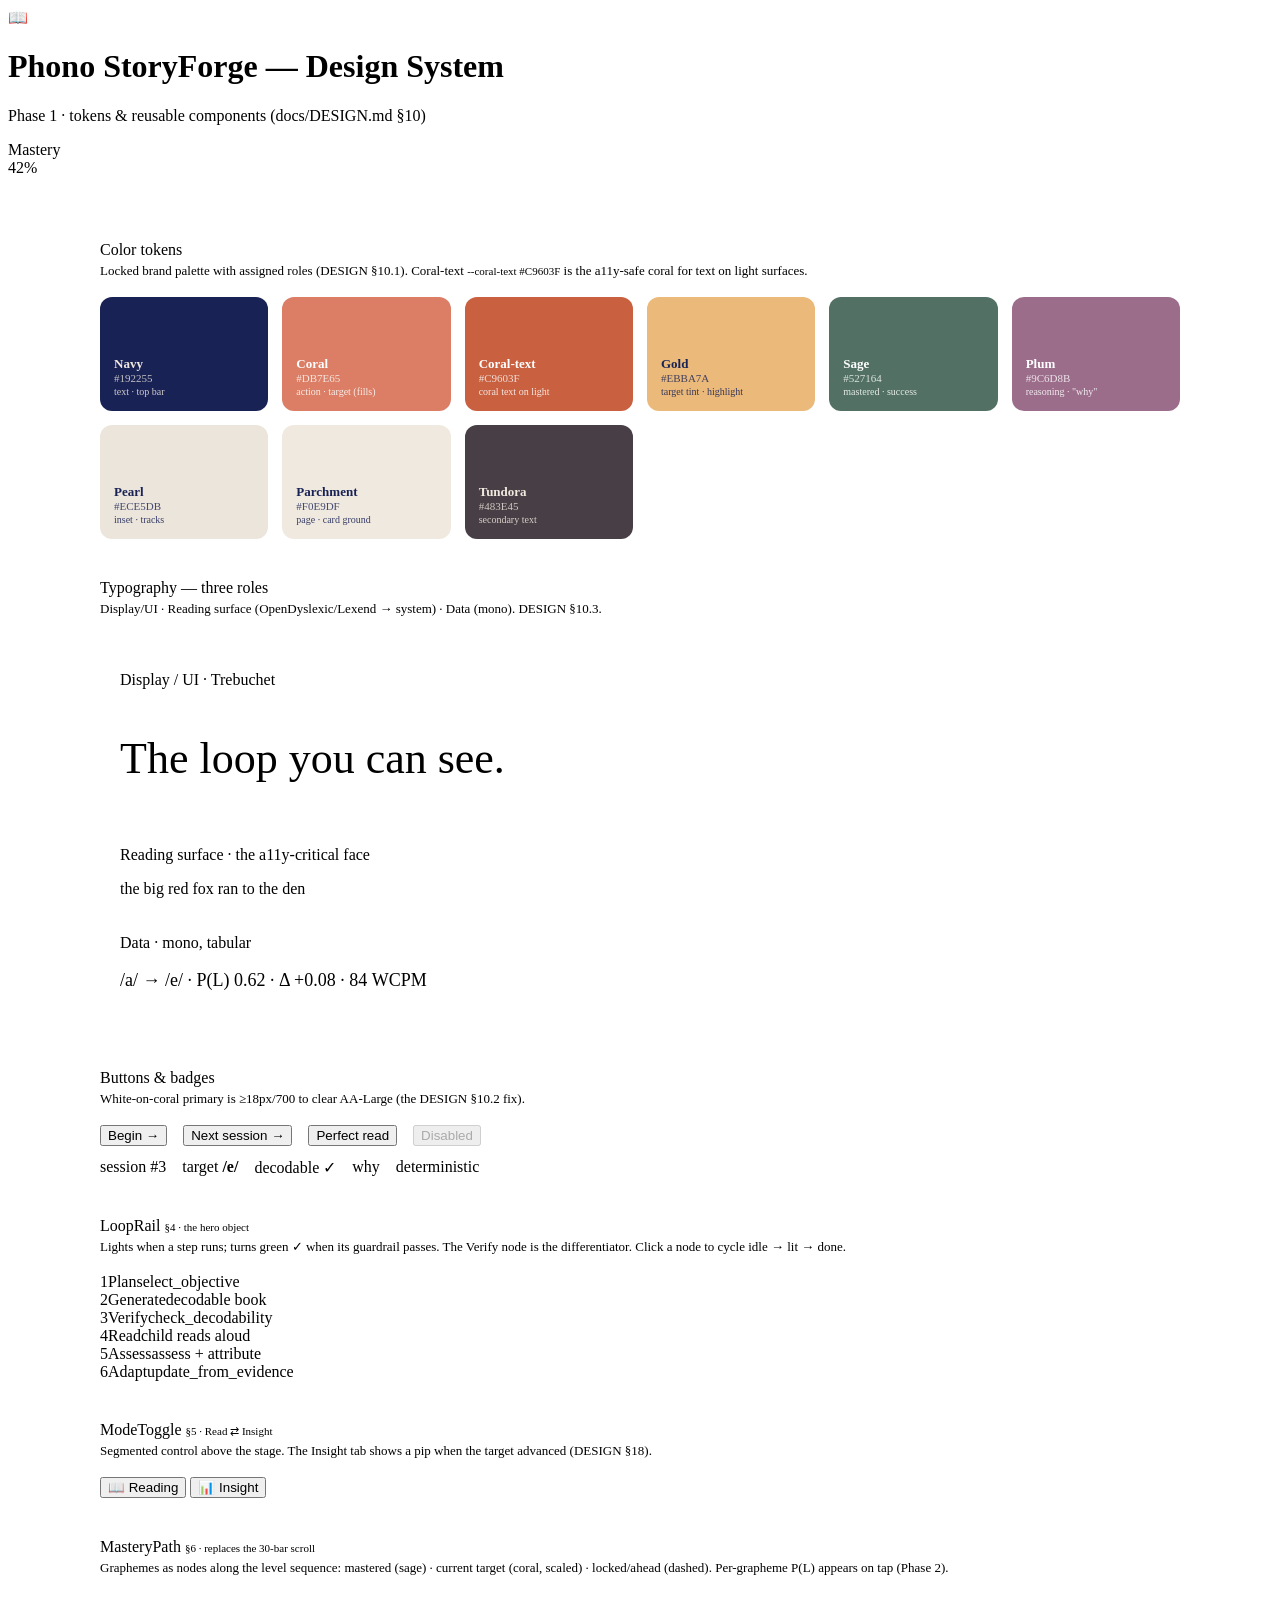
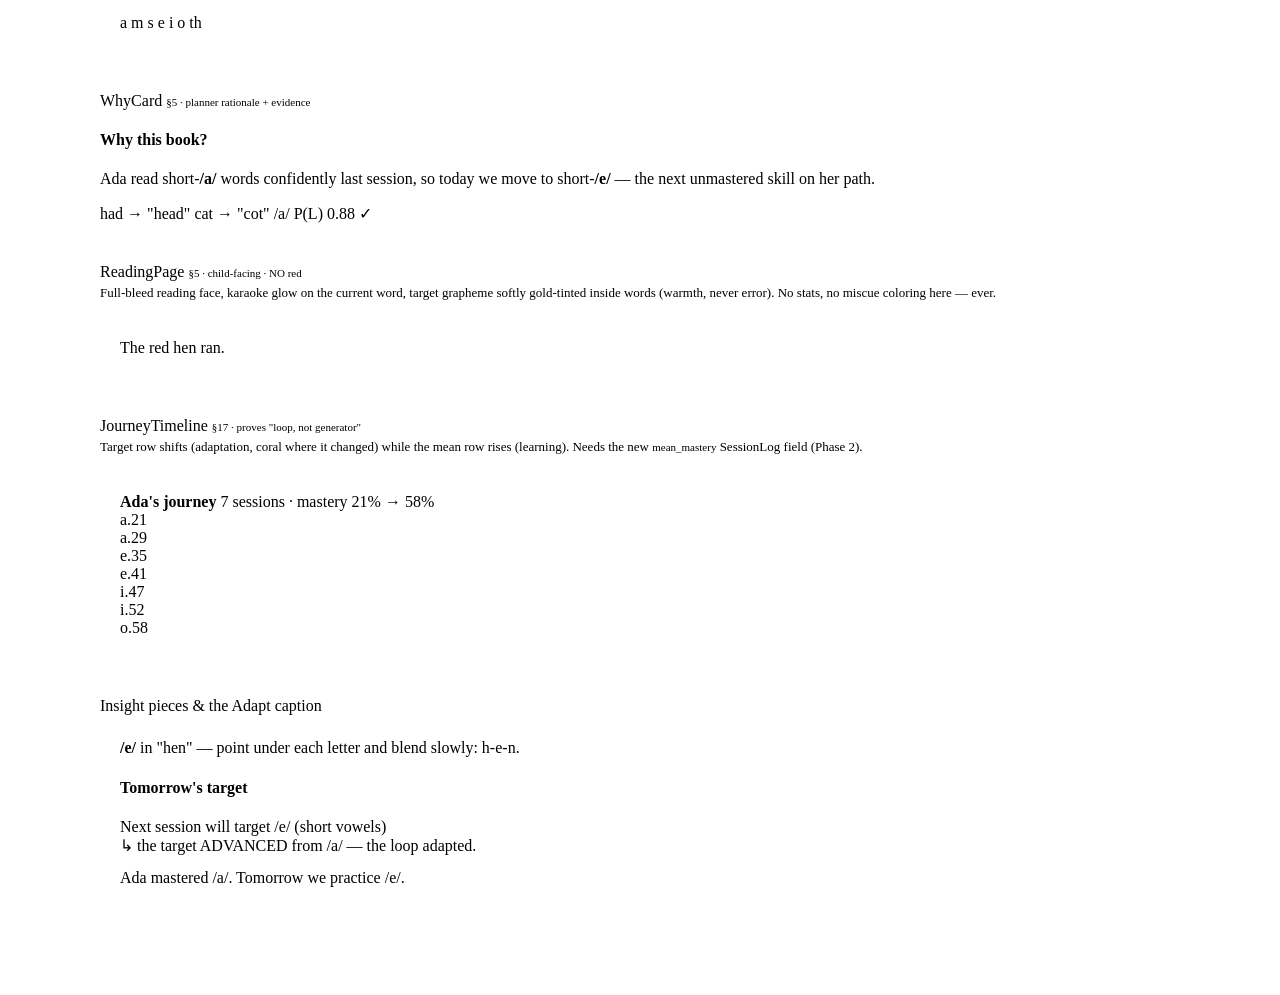
==== app/web/static/styleguide.html @ bd11c892 "design: Phase 1 — design system (tokens + components) per docs/DESIGN.md §10 Backward-compatible sty" ====
<!doctype html>
<html lang="en">
<head>
  <meta charset="utf-8" />
  <meta name="viewport" content="width=device-width, initial-scale=1" />
  <title>Phono StoryForge — Design System</title>
  <link rel="stylesheet" href="/static/style.css" />
  <style>
    /* Styleguide-only scaffolding (layout for the gallery; not part of the
       shipped design system). All real components below use style.css classes. */
    .sg-wrap { max-width: 1080px; margin: 0 auto; padding: 24px; }
    .sg-section { margin: 40px 0; }
    .sg-section > h2 { font: 700 26px var(--font-ui); color: var(--navy); margin-bottom: 4px; }
    .sg-section > p.sg-note { color: var(--tundora); font-size: 13px; margin: 0 0 18px; }
    .sg-row { display: flex; gap: 16px; flex-wrap: wrap; align-items: center; margin: 12px 0; }
    .sg-grid { display: grid; grid-template-columns: repeat(auto-fill, minmax(160px, 1fr)); gap: 14px; }
    .sg-swatch { border-radius: 12px; padding: 14px; min-height: 86px; display: flex;
      flex-direction: column; justify-content: flex-end; box-shadow: var(--shadow-sm); }
    .sg-swatch .sg-name { font-weight: 700; font-size: 13px; }
    .sg-swatch .sg-hex { font-family: var(--font-mono); font-size: 11px; opacity: 0.8; }
    .sg-swatch .sg-role { font-size: 10px; opacity: 0.85; margin-top: 2px; }
    .sg-card { background: var(--parchment); border-radius: 16px; padding: 20px; box-shadow: var(--shadow-md); }
    .sg-tag { font-family: var(--font-mono); font-size: 11px; color: var(--plum); }
  </style>
</head>
<body>
  <header class="topbar">
    <div class="brand">
      <span class="logo">📖</span>
      <div>
        <h1 class="t-display">Phono StoryForge — Design System</h1>
        <p class="tagline">Phase 1 · tokens &amp; reusable components (docs/DESIGN.md §10)</p>
      </div>
    </div>
    <div class="mean-meter" title="example MeanMeter">
      <span class="mean-label">Mastery</span>
      <div class="mean-track"><div class="mean-fill" style="width:42%"></div></div>
      <span class="mean-value">42%</span>
    </div>
  </header>

  <div class="sg-wrap">

    <!-- COLOR -->
    <section class="sg-section">
      <h2>Color tokens</h2>
      <p class="sg-note">Locked brand palette with assigned roles (DESIGN §10.1). Coral-text <span class="sg-tag">--coral-text #C9603F</span> is the a11y-safe coral for text on light surfaces.</p>
      <div class="sg-grid">
        <div class="sg-swatch" style="background:#192255;color:#F0E9DF"><span class="sg-name">Navy</span><span class="sg-hex">#192255</span><span class="sg-role">text · top bar</span></div>
        <div class="sg-swatch" style="background:#DB7E65;color:#fff"><span class="sg-name">Coral</span><span class="sg-hex">#DB7E65</span><span class="sg-role">action · target (fills)</span></div>
        <div class="sg-swatch" style="background:#C9603F;color:#fff"><span class="sg-name">Coral-text</span><span class="sg-hex">#C9603F</span><span class="sg-role">coral text on light</span></div>
        <div class="sg-swatch" style="background:#EBBA7A;color:#192255"><span class="sg-name">Gold</span><span class="sg-hex">#EBBA7A</span><span class="sg-role">target tint · highlight</span></div>
        <div class="sg-swatch" style="background:#527164;color:#fff"><span class="sg-name">Sage</span><span class="sg-hex">#527164</span><span class="sg-role">mastered · success</span></div>
        <div class="sg-swatch" style="background:#9C6D8B;color:#fff"><span class="sg-name">Plum</span><span class="sg-hex">#9C6D8B</span><span class="sg-role">reasoning · "why"</span></div>
        <div class="sg-swatch" style="background:#ECE5DB;color:#192255"><span class="sg-name">Pearl</span><span class="sg-hex">#ECE5DB</span><span class="sg-role">inset · tracks</span></div>
        <div class="sg-swatch" style="background:#F0E9DF;color:#192255"><span class="sg-name">Parchment</span><span class="sg-hex">#F0E9DF</span><span class="sg-role">page · card ground</span></div>
        <div class="sg-swatch" style="background:#483E45;color:#F0E9DF"><span class="sg-name">Tundora</span><span class="sg-hex">#483E45</span><span class="sg-role">secondary text</span></div>
      </div>
    </section>

    <!-- TYPE -->
    <section class="sg-section">
      <h2>Typography — three roles</h2>
      <p class="sg-note">Display/UI · Reading surface (OpenDyslexic/Lexend → system) · Data (mono). DESIGN §10.3.</p>
      <div class="sg-card">
        <p class="t-label">Display / UI · Trebuchet</p>
        <p class="t-display" style="font-size:44px">The loop you can see.</p>
        <hr style="border:none;border-top:1px solid var(--color-border-soft);margin:18px 0">
        <p class="t-label">Reading surface · the a11y-critical face</p>
        <p class="t-read">the big red fox ran to the den</p>
        <hr style="border:none;border-top:1px solid var(--color-border-soft);margin:18px 0">
        <p class="t-label">Data · mono, tabular</p>
        <p class="mono" style="font-size:18px">/a/ → /e/ · P(L) 0.62 · Δ +0.08 · 84 WCPM</p>
      </div>
    </section>

    <!-- BUTTONS / BADGES -->
    <section class="sg-section">
      <h2>Buttons &amp; badges</h2>
      <p class="sg-note">White-on-coral primary is ≥18px/700 to clear AA-Large (the DESIGN §10.2 fix).</p>
      <div class="sg-row">
        <button class="primary">Begin →</button>
        <button class="primary btn-glow">Next session →</button>
        <button class="ghost">Perfect read</button>
        <button class="ghost" disabled>Disabled</button>
      </div>
      <div class="sg-row">
        <span class="pill">session #3</span>
        <span class="target-chip">target <b>/e/</b></span>
        <span class="badge badge-success">decodable ✓</span>
        <span class="badge badge-reasoning">why</span>
        <span class="badge badge-source">deterministic</span>
      </div>
    </section>

    <!-- LOOP RAIL -->
    <section class="sg-section">
      <h2>LoopRail <span class="sg-tag">§4 · the hero object</span></h2>
      <p class="sg-note">Lights when a step runs; turns green ✓ when its guardrail passes. The Verify node is the differentiator. Click a node to cycle idle → lit → done.</p>
      <div class="loop-rail" id="sg-rail">
        <div class="loop-node done" data-node="plan"><span class="ln-index">1</span><span class="ln-name">Plan</span><span class="ln-sub">select_objective</span></div>
        <div class="loop-node done" data-node="generate"><span class="ln-index">2</span><span class="ln-name">Generate</span><span class="ln-sub">decodable book</span></div>
        <div class="loop-node done" data-node="verify"><span class="ln-index">3</span><span class="ln-name">Verify</span><span class="ln-sub">check_decodability</span></div>
        <div class="loop-node lit pulse" data-node="read"><span class="ln-index">4</span><span class="ln-name">Read</span><span class="ln-sub">child reads aloud</span></div>
        <div class="loop-node" data-node="assess"><span class="ln-index">5</span><span class="ln-name">Assess</span><span class="ln-sub">assess + attribute</span></div>
        <div class="loop-node" data-node="adapt"><span class="ln-index">6</span><span class="ln-name">Adapt</span><span class="ln-sub">update_from_evidence</span></div>
      </div>
    </section>

    <!-- MODE TOGGLE -->
    <section class="sg-section">
      <h2>ModeToggle <span class="sg-tag">§5 · Read ⇄ Insight</span></h2>
      <p class="sg-note">Segmented control above the stage. The Insight tab shows a pip when the target advanced (DESIGN §18).</p>
      <div class="sg-row">
        <div class="mode-toggle" role="group" aria-label="View mode">
          <button aria-pressed="true">📖 Reading</button>
          <button aria-pressed="false" class="has-pip">📊 Insight<span class="pip"></span></button>
        </div>
      </div>
    </section>

    <!-- MASTERY PATH -->
    <section class="sg-section">
      <h2>MasteryPath <span class="sg-tag">§6 · replaces the 30-bar scroll</span></h2>
      <p class="sg-note">Graphemes as nodes along the level sequence: mastered (sage) · current target (coral, scaled) · locked/ahead (dashed). Per-grapheme P(L) appears on tap (Phase 2).</p>
      <div class="sg-card">
        <div class="mastery-path">
          <span class="grapheme-node mastered">a</span><span class="gn-link"></span>
          <span class="grapheme-node mastered">m</span><span class="gn-link"></span>
          <span class="grapheme-node mastered">s</span><span class="gn-link"></span>
          <span class="grapheme-node current">e</span><span class="gn-link"></span>
          <span class="grapheme-node locked">i</span><span class="gn-link"></span>
          <span class="grapheme-node locked">o</span><span class="gn-link"></span>
          <span class="grapheme-node locked">th</span>
        </div>
      </div>
    </section>

    <!-- WHY CARD -->
    <section class="sg-section">
      <h2>WhyCard <span class="sg-tag">§5 · planner rationale + evidence</span></h2>
      <div class="why-card">
        <h4>Why this book?</h4>
        <p class="why-text">Ada read short-<b>/a/</b> words confidently last session, so today we move to short-<b>/e/</b> — the next unmastered skill on her path.</p>
        <div class="evidence-chips">
          <span class="evidence-chip">had → "head"</span>
          <span class="evidence-chip">cat → "cot"</span>
          <span class="evidence-chip">/a/ P(L) 0.88 ✓</span>
        </div>
      </div>
    </section>

    <!-- READING PAGE -->
    <section class="sg-section">
      <h2>ReadingPage <span class="sg-tag">§5 · child-facing · NO red</span></h2>
      <p class="sg-note">Full-bleed reading face, karaoke glow on the current word, target grapheme softly gold-tinted inside words (warmth, never error). No stats, no miscue coloring here — ever.</p>
      <div class="sg-card">
        <div class="reading-page">
          <span class="rw">The</span>
          <span class="rw current">r<span class="tgt">e</span>d</span>
          <span class="rw">h<span class="tgt">e</span>n</span>
          <span class="rw">ran.</span>
        </div>
      </div>
    </section>

    <!-- JOURNEY -->
    <section class="sg-section">
      <h2>JourneyTimeline <span class="sg-tag">§17 · proves "loop, not generator"</span></h2>
      <p class="sg-note">Target row shifts (adaptation, coral where it changed) while the mean row rises (learning). Needs the new <span class="sg-tag">mean_mastery</span> SessionLog field (Phase 2).</p>
      <div class="sg-card journey">
        <div class="journey-head">
          <strong>Ada's journey</strong>
          <span class="muted">7 sessions · mastery 21% → 58%</span>
        </div>
        <div class="journey-grid">
          <div class="journey-cell"><span class="journey-target">a</span><span class="journey-dot"></span><span class="journey-mean">.21</span></div>
          <div class="journey-cell"><span class="journey-target">a</span><span class="journey-dot"></span><span class="journey-mean">.29</span></div>
          <div class="journey-cell"><span class="journey-target changed">e</span><span class="journey-dot"></span><span class="journey-mean">.35</span></div>
          <div class="journey-cell"><span class="journey-target">e</span><span class="journey-dot"></span><span class="journey-mean">.41</span></div>
          <div class="journey-cell"><span class="journey-target changed">i</span><span class="journey-dot"></span><span class="journey-mean">.47</span></div>
          <div class="journey-cell"><span class="journey-target">i</span><span class="journey-dot"></span><span class="journey-mean">.52</span></div>
          <div class="journey-cell"><span class="journey-target changed">o</span><span class="journey-dot today"></span><span class="journey-mean">.58</span></div>
        </div>
      </div>
    </section>

    <!-- SCAFFOLD / NEXT / ADAPT CAPTION -->
    <section class="sg-section">
      <h2>Insight pieces &amp; the Adapt caption</h2>
      <div class="sg-card">
        <div class="scaffold"><b>/e/</b> in "hen" — point under each letter and blend slowly: h-e-n.</div>
        <div class="next-target advanced" style="margin-top:14px">
          <h4>Tomorrow's target</h4>
          <div>Next session will target <span class="next-g">/e/</span> <span class="muted">(short vowels)</span></div>
          <div class="adv-badge">↳ the target ADVANCED from /a/ — the loop adapted.</div>
        </div>
        <p class="adapt-caption show" style="margin-top:14px">Ada mastered /a/. Tomorrow we practice /e/.</p>
      </div>
    </section>

  </div>

  <script>
    // Tiny demo-only interaction so reviewers can feel the loop-node states.
    // Not part of the shipped app; the real LoopRail logic lands in Phase 2.
    document.querySelectorAll("#sg-rail .loop-node").forEach((n) => {
      n.addEventListener("click", () => {
        if (n.classList.contains("done")) { n.className = "loop-node"; n.dataset.node && (n.dataset.node = n.dataset.node); }
        else if (n.classList.contains("lit")) { n.classList.remove("lit", "pulse"); n.classList.add("done"); }
        else { n.classList.add("lit"); }
      });
    });
  </script>
</body>
</html>
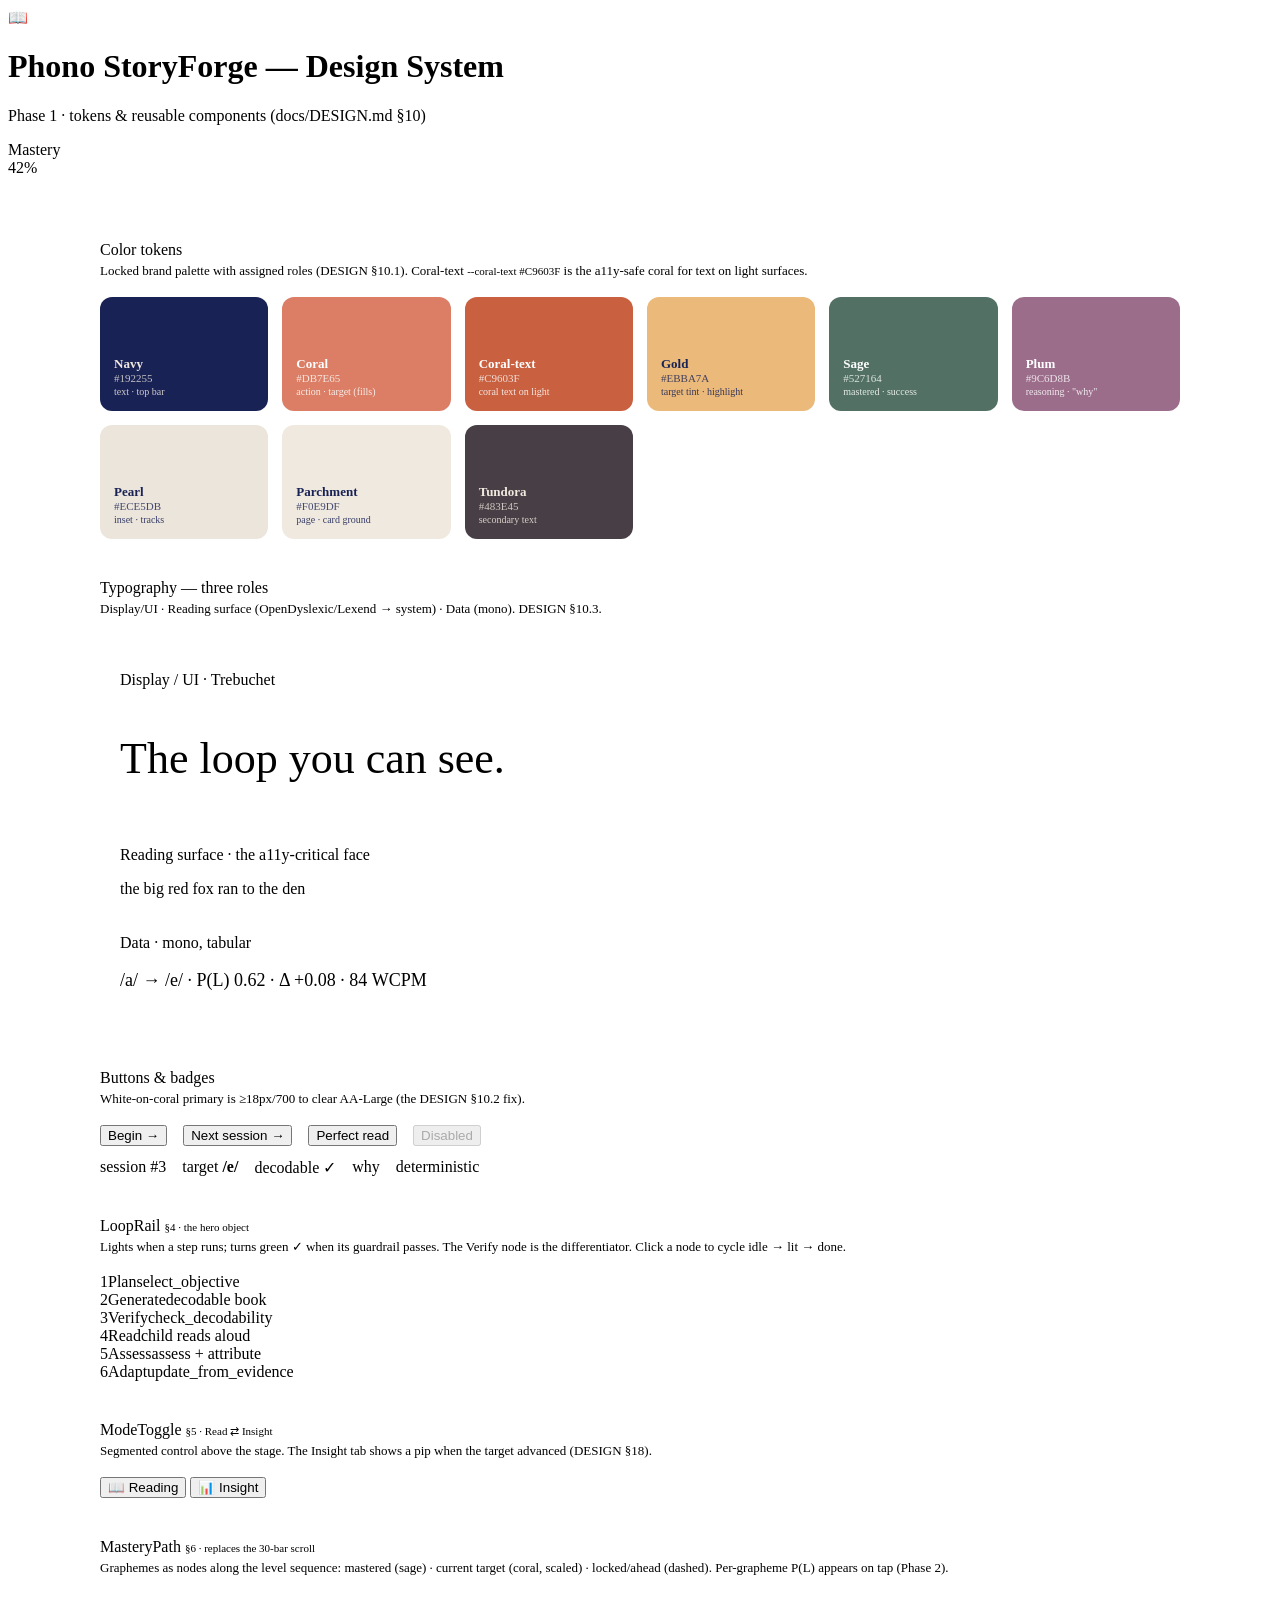
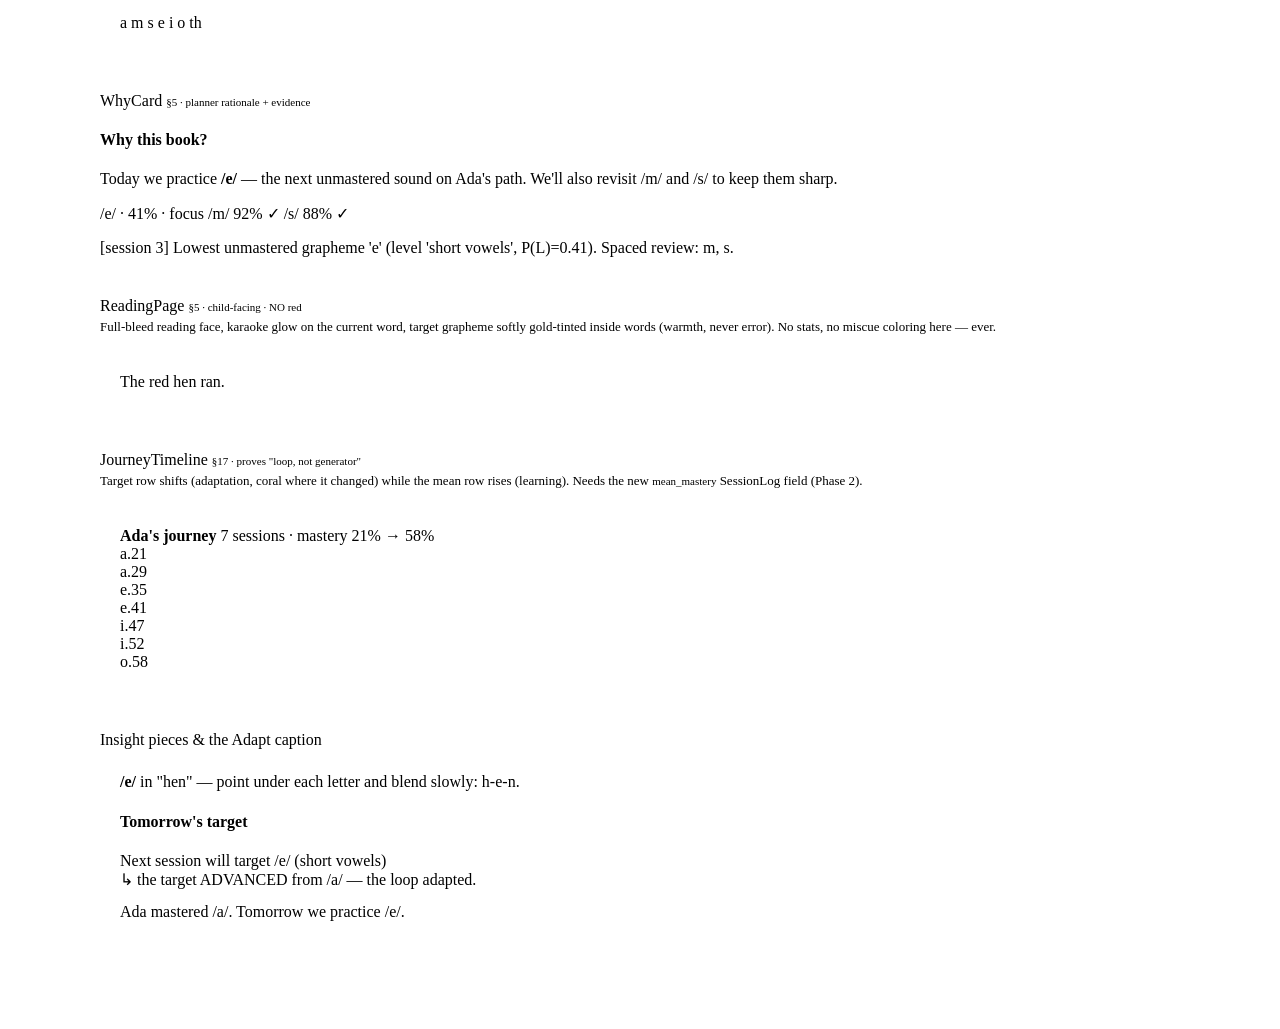
==== commit 0d102c79: "feat(web): Phase 2.2 — "Why this book?" card (DESIGN §5) Makes the Plan node legible: a warm, parent" ====
--- a/app/web/static/styleguide.html
+++ b/app/web/static/styleguide.html
@@ -141,12 +141,13 @@
       <h2>WhyCard <span class="sg-tag">§5 · planner rationale + evidence</span></h2>
       <div class="why-card">
         <h4>Why this book?</h4>
-        <p class="why-text">Ada read short-<b>/a/</b> words confidently last session, so today we move to short-<b>/e/</b> — the next unmastered skill on her path.</p>
+        <p class="why-text">Today we practice <b>/e/</b> — the next unmastered sound on Ada's path. We'll also revisit /m/ and /s/ to keep them sharp.</p>
         <div class="evidence-chips">
-          <span class="evidence-chip">had → "head"</span>
-          <span class="evidence-chip">cat → "cot"</span>
-          <span class="evidence-chip">/a/ P(L) 0.88 ✓</span>
-        </div>
+          <span class="evidence-chip is-target">/e/ · 41% · focus</span>
+          <span class="evidence-chip">/m/ 92% ✓</span>
+          <span class="evidence-chip">/s/ 88% ✓</span>
+        </div>
+        <p class="why-receipt" title="the planner's raw rationale">[session 3] Lowest unmastered grapheme 'e' (level 'short vowels', P(L)=0.41). Spaced review: m, s.</p>
       </div>
     </section>
 
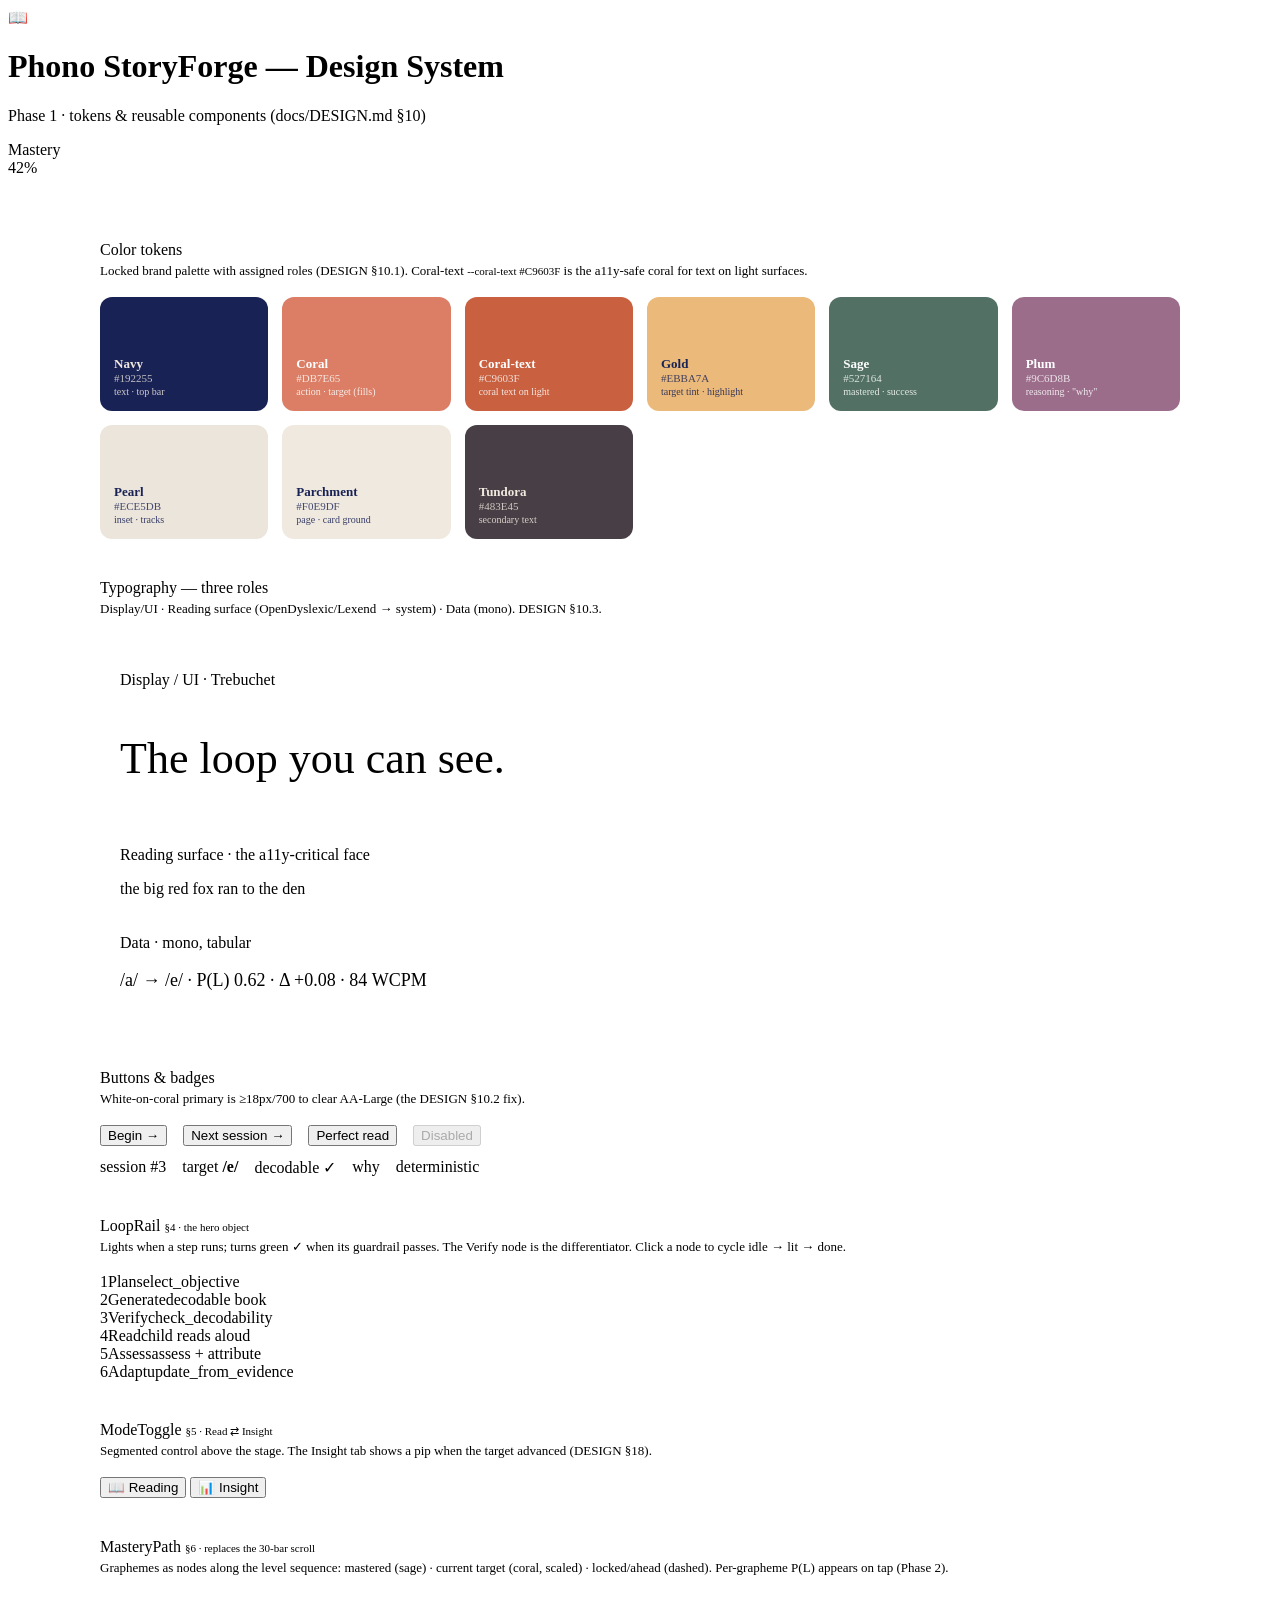
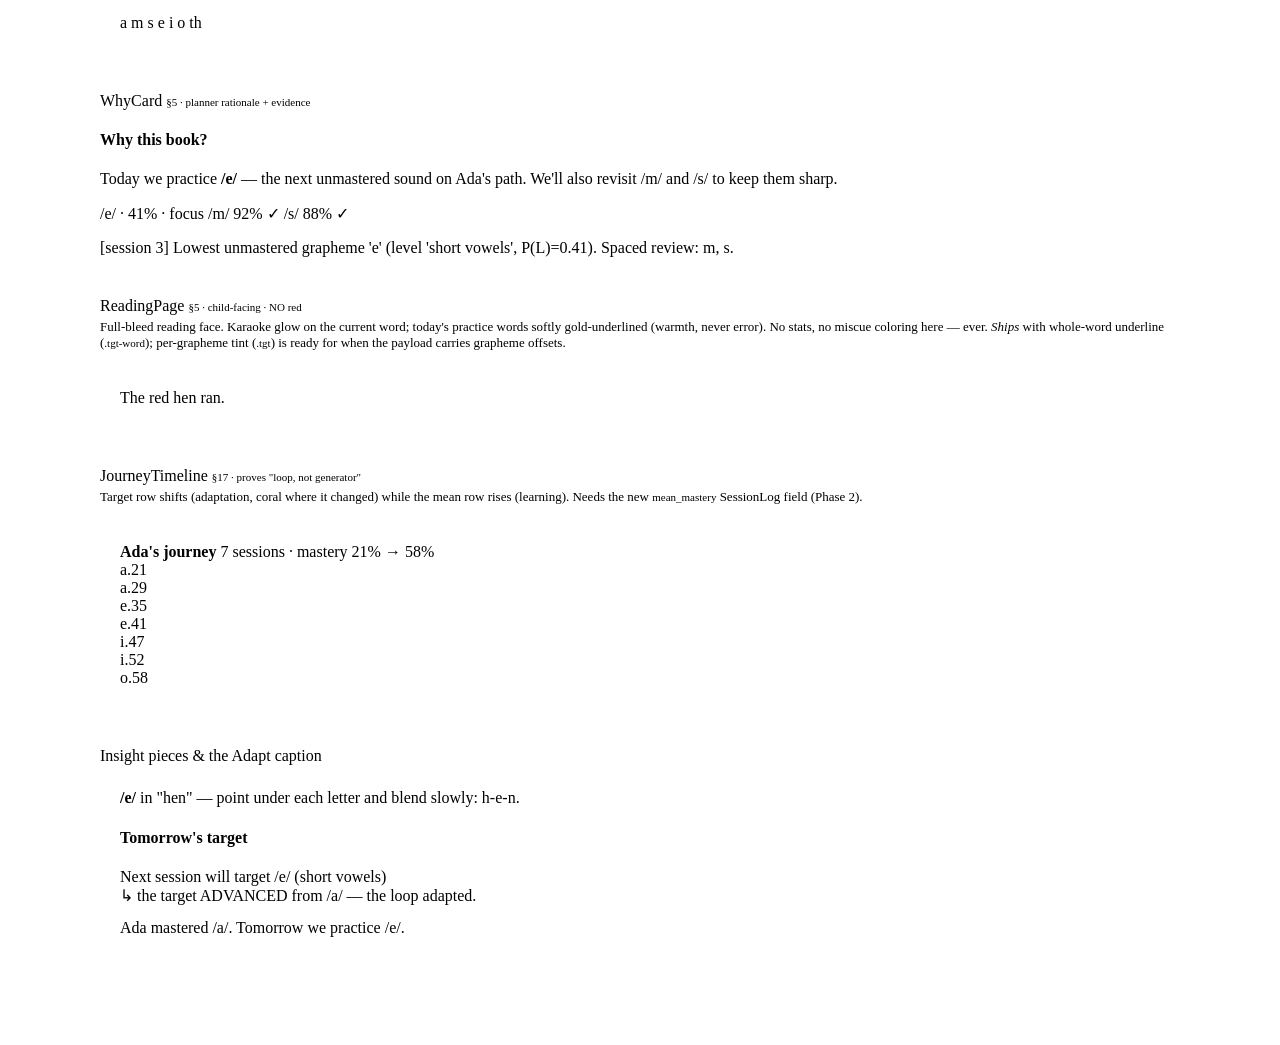
==== commit 8a1790e5: "feat(web): Phase 2.4 — Read ⇄ Insight split (DESIGN §5/§8/§18) The single highest-value move: two fa" ====
--- a/app/web/static/styleguide.html
+++ b/app/web/static/styleguide.html
@@ -154,12 +154,12 @@
     <!-- READING PAGE -->
     <section class="sg-section">
       <h2>ReadingPage <span class="sg-tag">§5 · child-facing · NO red</span></h2>
-      <p class="sg-note">Full-bleed reading face, karaoke glow on the current word, target grapheme softly gold-tinted inside words (warmth, never error). No stats, no miscue coloring here — ever.</p>
+      <p class="sg-note">Full-bleed reading face. Karaoke glow on the current word; today's practice words softly gold-underlined (warmth, never error). No stats, no miscue coloring here — ever. <em>Ships</em> with whole-word underline (<span class="sg-tag">.tgt-word</span>); per-grapheme tint (<span class="sg-tag">.tgt</span>) is ready for when the payload carries grapheme offsets.</p>
       <div class="sg-card">
         <div class="reading-page">
           <span class="rw">The</span>
-          <span class="rw current">r<span class="tgt">e</span>d</span>
-          <span class="rw">h<span class="tgt">e</span>n</span>
+          <span class="rw current tgt-word">red</span>
+          <span class="rw tgt-word">hen</span>
           <span class="rw">ran.</span>
         </div>
       </div>
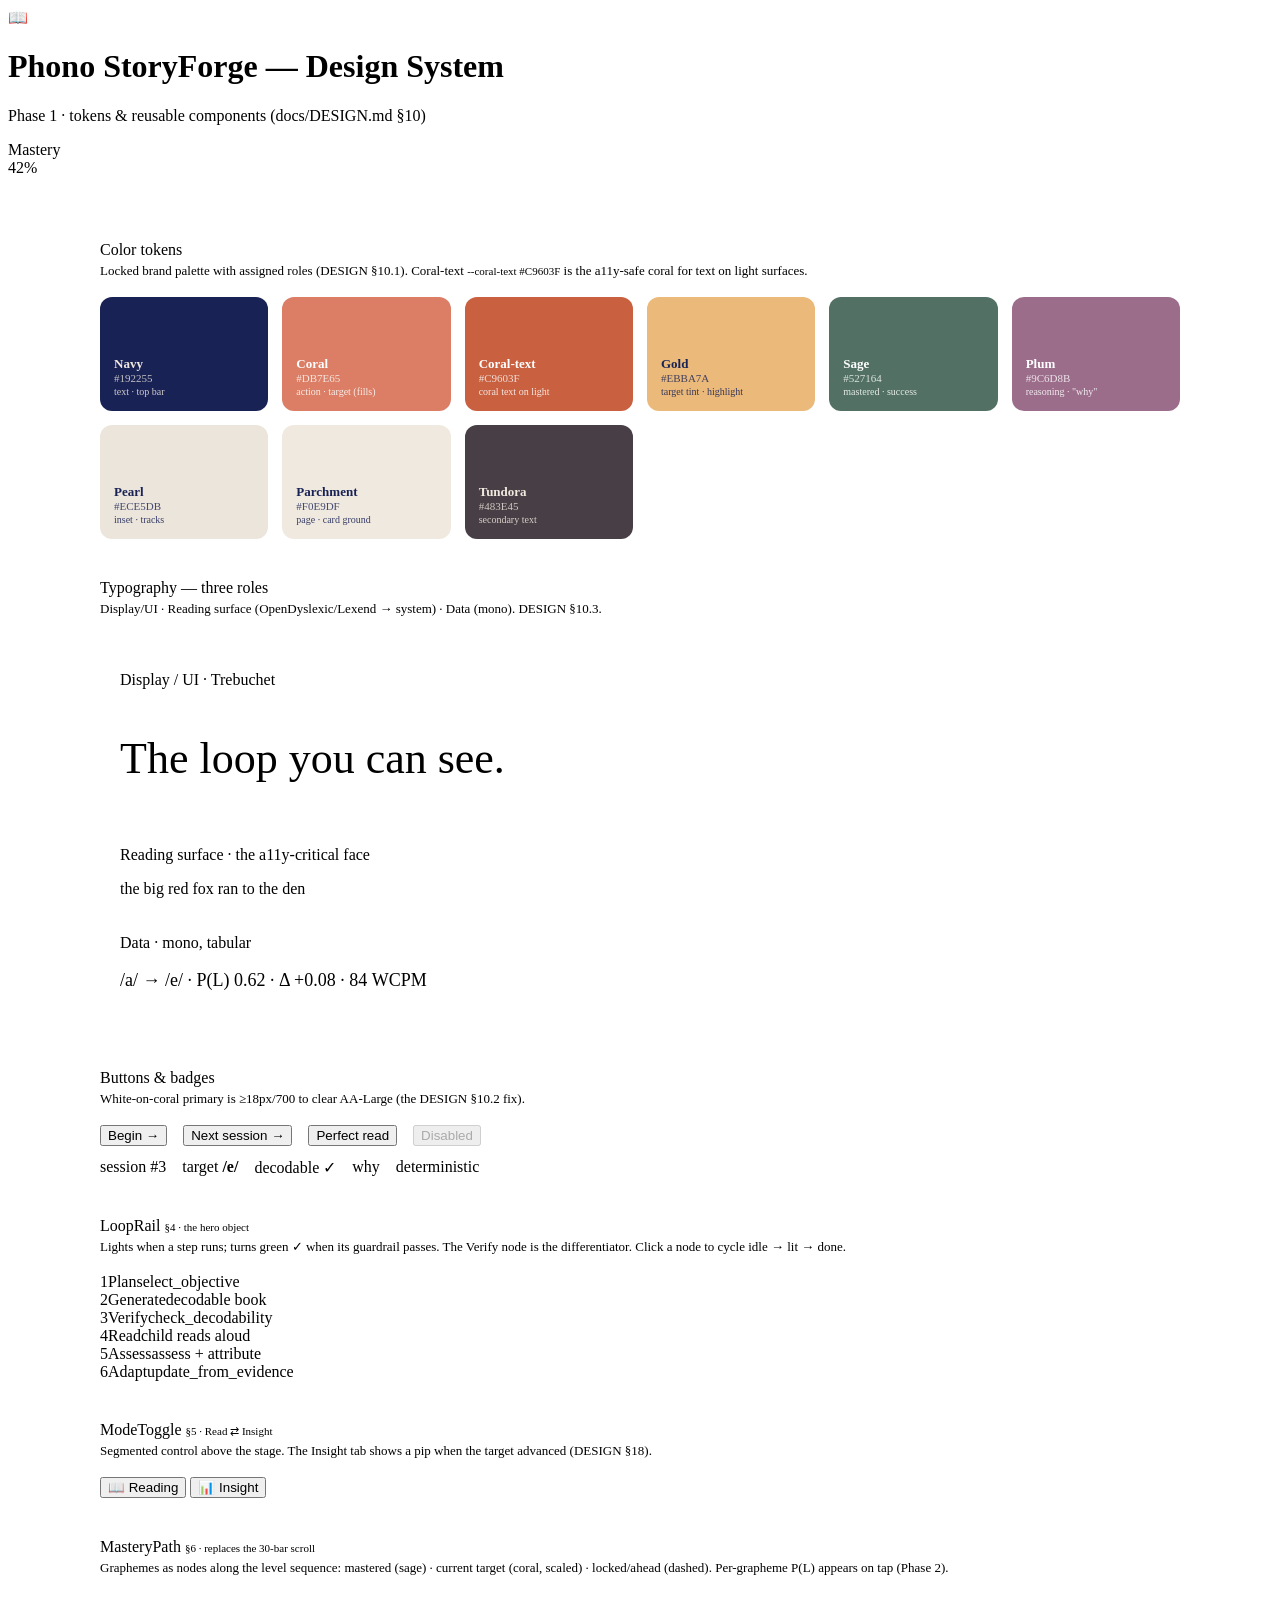
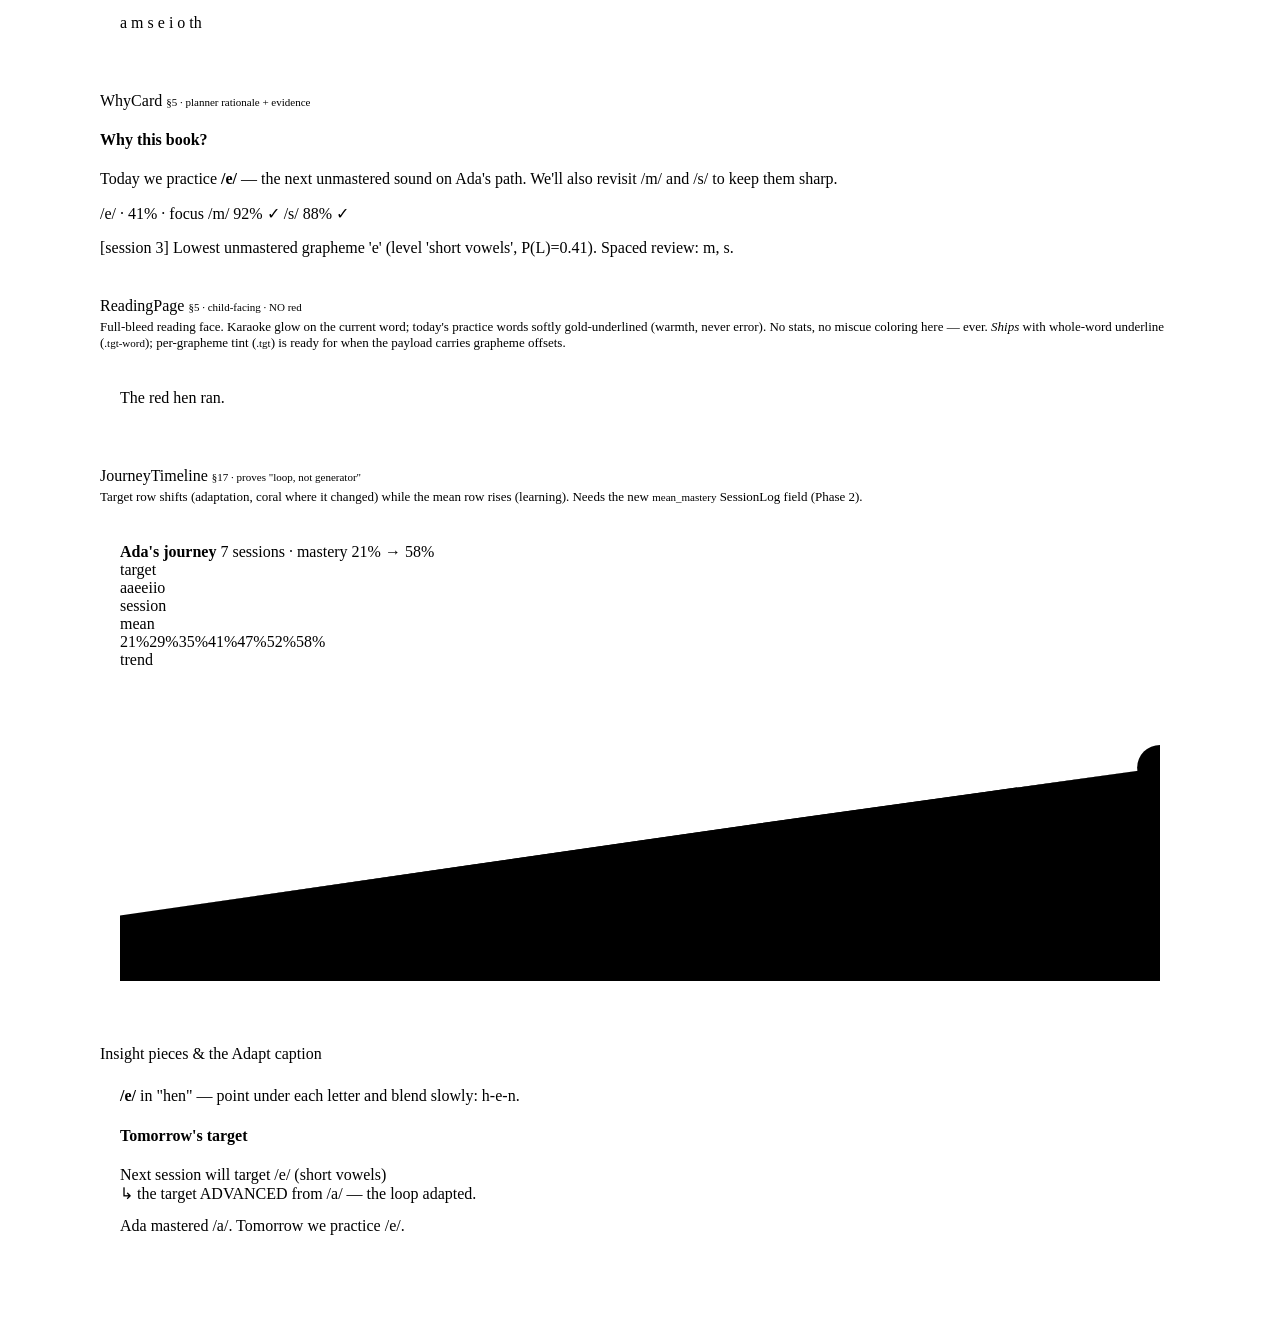
==== commit 3f6635f9: "feat(web): Phase 2.6 — Journey timeline, the "loop not generator" proof (DESIGN §17) A cross-session" ====
--- a/app/web/static/styleguide.html
+++ b/app/web/static/styleguide.html
@@ -169,19 +169,28 @@
     <section class="sg-section">
       <h2>JourneyTimeline <span class="sg-tag">§17 · proves "loop, not generator"</span></h2>
       <p class="sg-note">Target row shifts (adaptation, coral where it changed) while the mean row rises (learning). Needs the new <span class="sg-tag">mean_mastery</span> SessionLog field (Phase 2).</p>
-      <div class="sg-card journey">
+      <div class="sg-card journey journey-view">
         <div class="journey-head">
           <strong>Ada's journey</strong>
           <span class="muted">7 sessions · mastery 21% → 58%</span>
         </div>
-        <div class="journey-grid">
-          <div class="journey-cell"><span class="journey-target">a</span><span class="journey-dot"></span><span class="journey-mean">.21</span></div>
-          <div class="journey-cell"><span class="journey-target">a</span><span class="journey-dot"></span><span class="journey-mean">.29</span></div>
-          <div class="journey-cell"><span class="journey-target changed">e</span><span class="journey-dot"></span><span class="journey-mean">.35</span></div>
-          <div class="journey-cell"><span class="journey-target">e</span><span class="journey-dot"></span><span class="journey-mean">.41</span></div>
-          <div class="journey-cell"><span class="journey-target changed">i</span><span class="journey-dot"></span><span class="journey-mean">.47</span></div>
-          <div class="journey-cell"><span class="journey-target">i</span><span class="journey-dot"></span><span class="journey-mean">.52</span></div>
-          <div class="journey-cell"><span class="journey-target changed">o</span><span class="journey-dot today"></span><span class="journey-mean">.58</span></div>
+        <div class="jtl">
+          <div class="jrow"><span class="jlabel">target</span><div class="jcells">
+            <span class="jcell journey-target">a</span><span class="jcell journey-target">a</span><span class="jcell journey-target changed">e</span><span class="jcell journey-target">e</span><span class="jcell journey-target changed">i</span><span class="jcell journey-target">i</span><span class="jcell journey-target changed">o</span>
+          </div></div>
+          <div class="jrow"><span class="jlabel">session</span><div class="jcells">
+            <span class="jcell"><span class="journey-dot"></span></span><span class="jcell"><span class="journey-dot"></span></span><span class="jcell"><span class="journey-dot"></span></span><span class="jcell"><span class="journey-dot"></span></span><span class="jcell"><span class="journey-dot"></span></span><span class="jcell"><span class="journey-dot"></span></span><span class="jcell"><span class="journey-dot today"></span></span>
+          </div></div>
+          <div class="jrow"><span class="jlabel">mean</span><div class="jcells">
+            <span class="jcell journey-mean">21%</span><span class="jcell journey-mean">29%</span><span class="jcell journey-mean">35%</span><span class="jcell journey-mean">41%</span><span class="jcell journey-mean">47%</span><span class="jcell journey-mean">52%</span><span class="jcell journey-mean">58%</span>
+          </div></div>
+        </div>
+        <div class="jspark-wrap"><span class="jlabel">trend</span>
+          <svg class="journey-spark" viewBox="0 0 100 30" preserveAspectRatio="none" aria-hidden="true">
+            <polygon points="0,30 0,23.7 16.7,21.3 33.3,18.9 50,16.5 66.7,14.1 83.3,11.8 100,9.5 100,30" class="spark-area"/>
+            <polyline points="0,23.7 16.7,21.3 33.3,18.9 50,16.5 66.7,14.1 83.3,11.8 100,9.5" class="spark-line"/>
+            <circle cx="100" cy="9.5" r="2.2" class="spark-end"/>
+          </svg>
         </div>
       </div>
     </section>
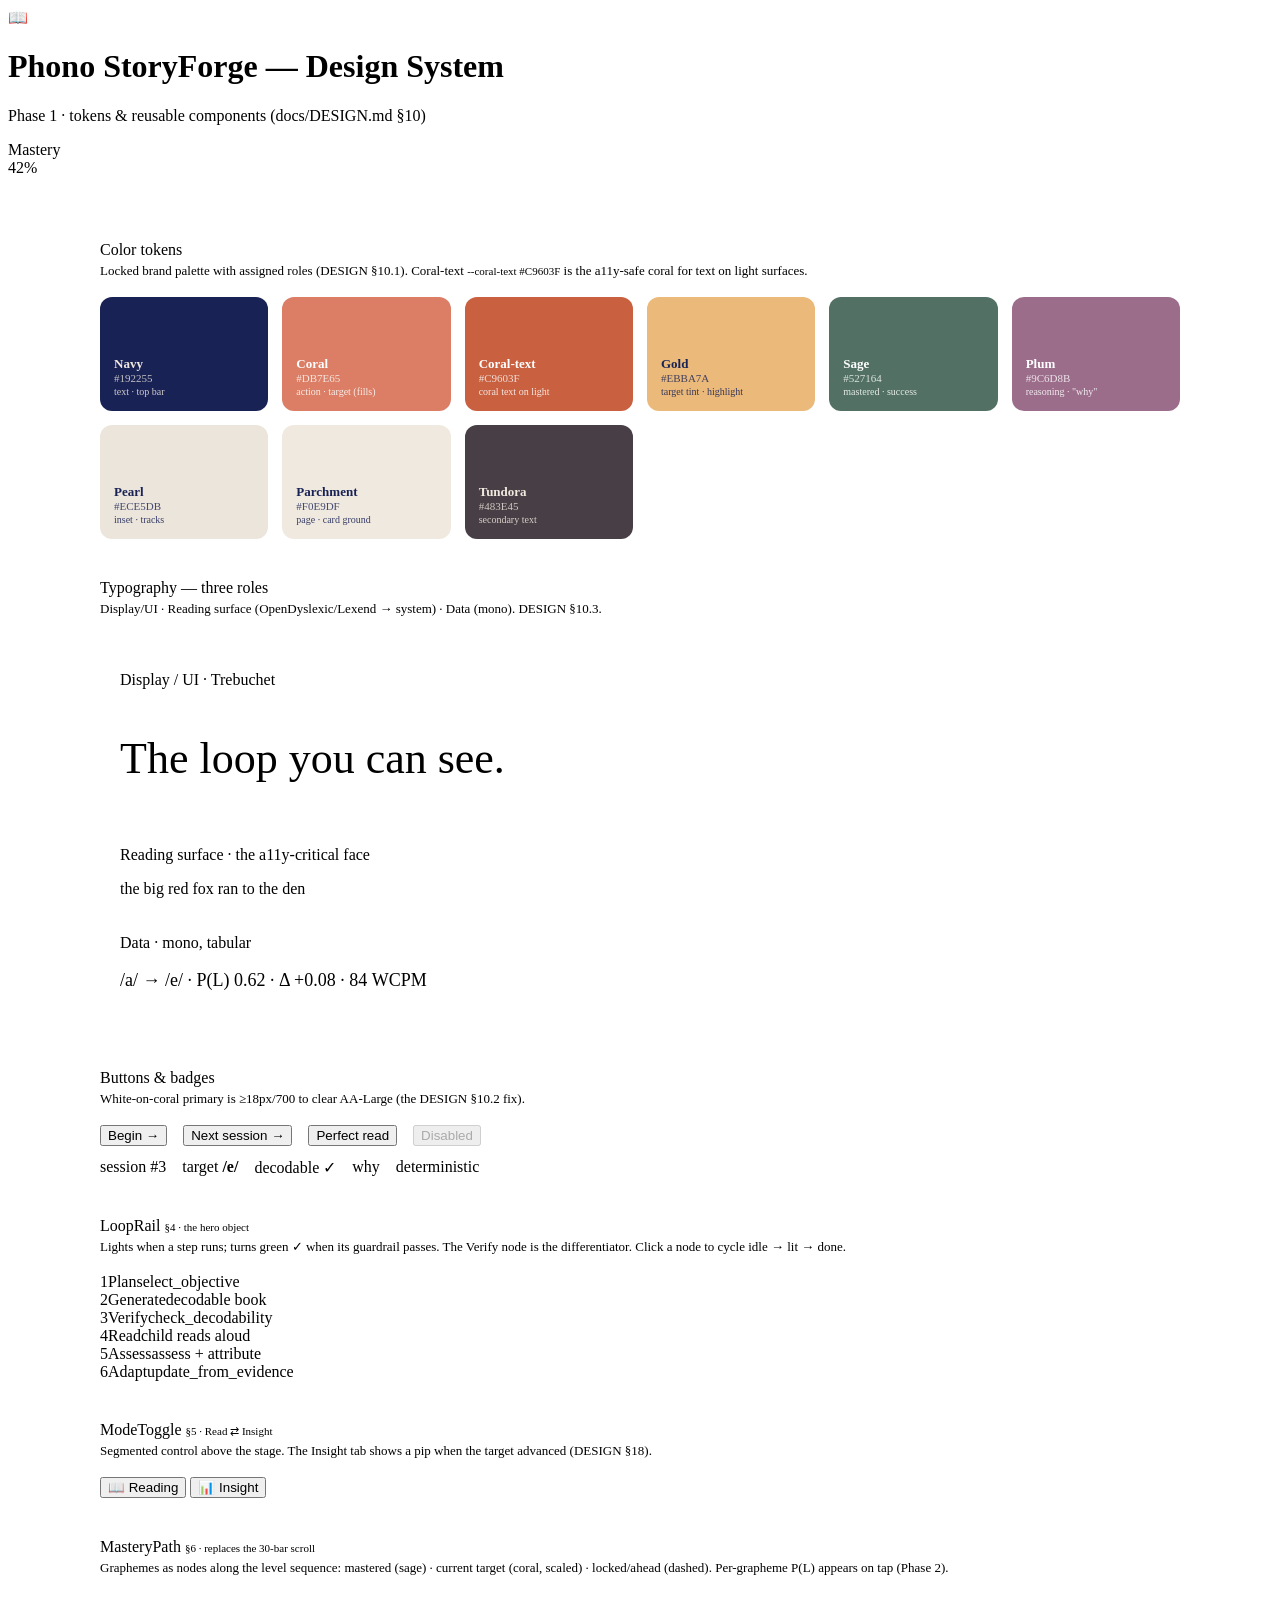
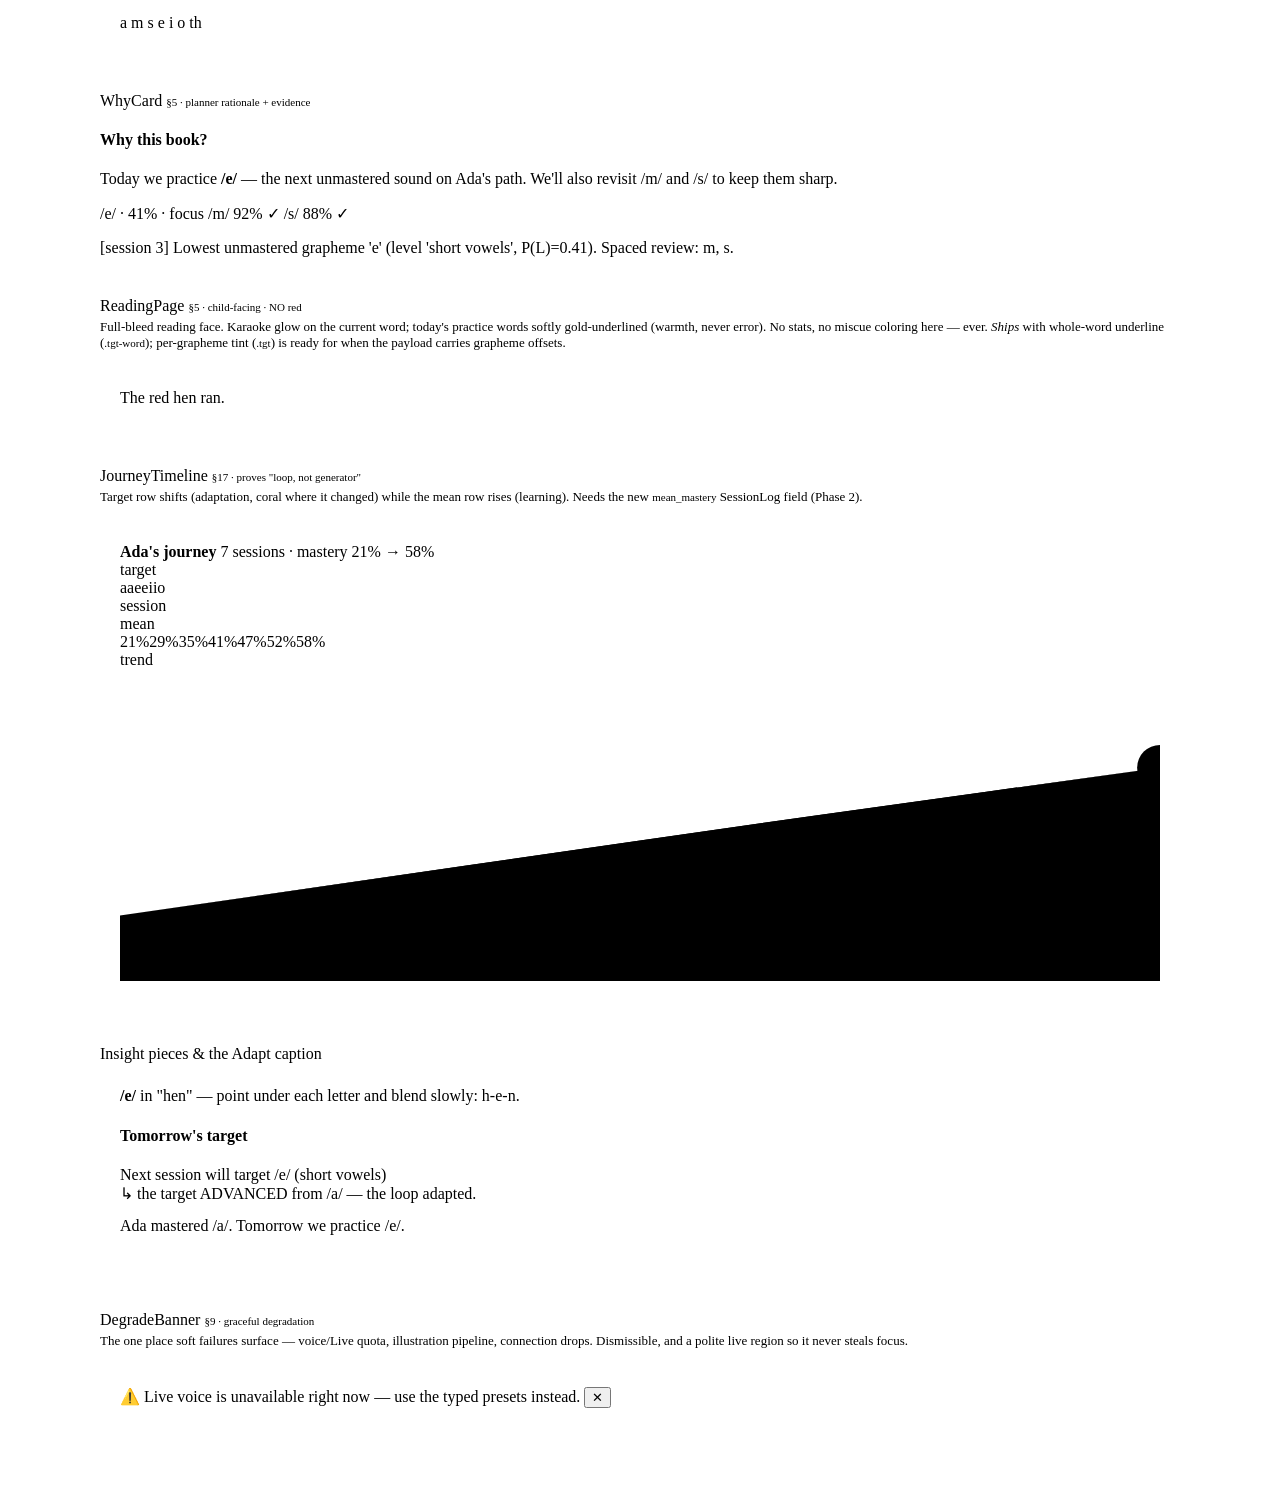
==== commit a2abf652: "feat(web): Phase 3/4 polish — DegradeBanner, focus mgmt, a11y (DESIGN §9/§11) Closes the last gaps f" ====
--- a/app/web/static/styleguide.html
+++ b/app/web/static/styleguide.html
@@ -209,6 +209,19 @@
       </div>
     </section>
 
+    <section class="sg-section">
+      <h2>DegradeBanner <span class="sg-tag">§9 · graceful degradation</span></h2>
+      <p class="sg-note">The one place soft failures surface — voice/Live quota, illustration
+        pipeline, connection drops. Dismissible, and a polite live region so it never steals focus.</p>
+      <div class="sg-card">
+        <div class="degrade-banner" data-severity="err">
+          <span class="degrade-icon" aria-hidden="true">⚠️</span>
+          <span class="degrade-msg">Live voice is unavailable right now — use the typed presets instead.</span>
+          <button type="button" class="degrade-dismiss" aria-label="Dismiss notice">✕</button>
+        </div>
+      </div>
+    </section>
+
   </div>
 
   <script>
